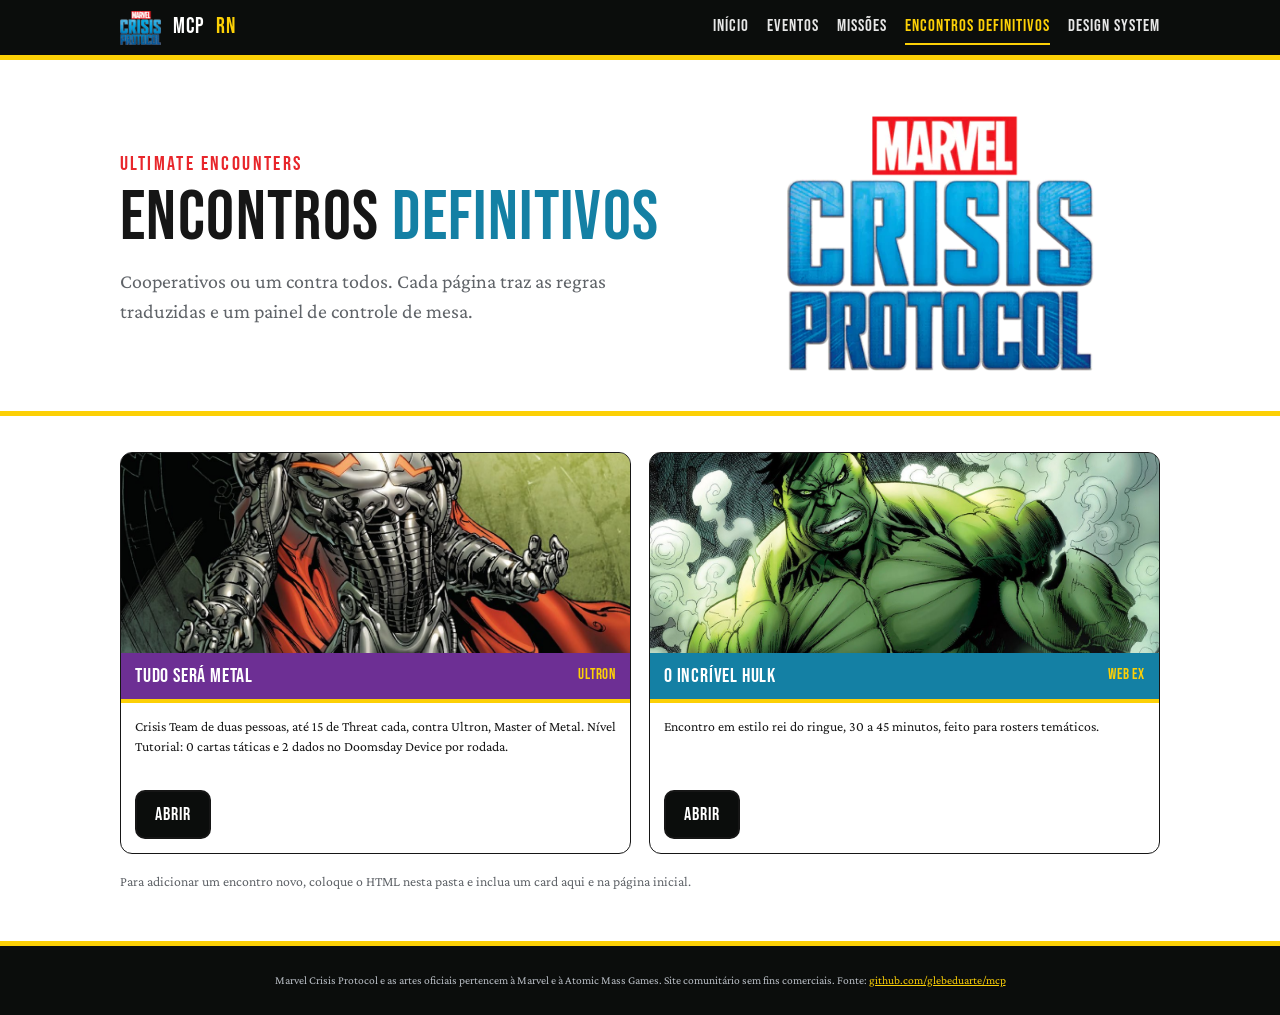
==== encontros/index.html @ 5f0710b5 "Add files via upload" ====
<!DOCTYPE html>
<html lang="pt-BR">
<head>
<meta charset="utf-8">
<meta name="viewport" content="width=device-width, initial-scale=1, viewport-fit=cover">
<title>Encontros Definitivos: Marvel Crisis Protocol</title>
<link rel="stylesheet" href="../assets/css/mcp-ds.css">
</head>
<body class="site">
<header class="topbar"><div class="topbar__in">
<a class="topbar__brand" href="../index.html"><img src="../assets/img/logo-mcp.png" alt="Marvel Crisis Protocol">MCP <span>RN</span></a>
<nav>
<a href="../index.html">Início</a>
<a href="../eventos/bootcamp-2026/index.html">Eventos</a>
<a href="../missoes/index.html">Missões</a>
<a href="../encontros/index.html" aria-current="page">Encontros Definitivos</a>
<a href="../design-system/index.html">Design System</a>
</nav></div></header>

<section class="hero"><div class="hero__in"><div>
<div class="hero__kicker">Ultimate Encounters</div>
<h1>Encontros <em>Definitivos</em></h1>
<p>Cooperativos ou um contra todos. Cada página traz as regras traduzidas e um painel de controle de mesa.</p>
</div><img class="hero__logo" src="../assets/img/logo-mcp.png" alt="Marvel Crisis Protocol" style="justify-self:center"></div></section>
<section class="section"><div class="cards">
<article class="card card--purple"><div class="card__art"><img src="../assets/img/ultron_hero.jpg" alt="Ultron"></div>
<div class="card__head"><span>Tudo Será Metal</span><span class="tag">Ultron</span></div>
<div class="card__body"><p>Crisis Team de duas pessoas, até 15 de Threat cada, contra Ultron, Master of Metal. Nível Tutorial: 0 cartas táticas e 2 dados no Doomsday Device por rodada.</p></div>
<div class="card__foot"><a class="btn btn--dark" href="ultron.html">Abrir</a></div></article>
<article class="card card--teal"><div class="card__art"><img src="../assets/img/hulk_hero.jpg" alt="Hulk"></div>
<div class="card__head"><span>O Incrível Hulk</span><span class="tag">Web Ex</span></div>
<div class="card__body"><p>Encontro em estilo rei do ringue, 30 a 45 minutos, feito para rosters temáticos.</p></div>
<div class="card__foot"><a class="btn btn--dark" href="hulk.html">Abrir</a></div></article>
</div>
<p class="small mute" style="margin-top:18px">Para adicionar um encontro novo, coloque o HTML nesta pasta e inclua um card aqui e na página inicial.</p>
</section>
<footer class="footer">Marvel Crisis Protocol e as artes oficiais pertencem à Marvel e à Atomic Mass Games. Site comunitário sem fins comerciais. Fonte: <a href="https://github.com/glebeduarte/mcp">github.com/glebeduarte/mcp</a></footer>
</body></html>
---- assets/css/mcp-ds.css ----
/* MCP Design System para documentos e site
   Baseado na linguagem visual do material oficial de Marvel Crisis Protocol.
   Uso: <link rel="stylesheet" href="/assets/css/mcp-ds.css">
   Documentos A4: <section class="page"> ... </section>
   Páginas web: .topbar, .hero, .section, .cards, .card, .btn, .footer
*/
@font-face {
  font-family: 'Bebas Neue';
  font-style: normal;
  font-weight: 400;
  font-display: swap;
  src: url(../fonts/bebas-JTUSjIg69CK48gW7PXooxW4.ttf) format('truetype');
}
@font-face {
  font-family: 'Crimson Pro';
  font-style: italic;
  font-weight: 400;
  font-display: swap;
  src: url(../fonts/crimson-q5uSsoa5M_tv7IihmnkabAReu49Y_Bo-HVKMBi6Ue5s7.ttf) format('truetype');
}
@font-face {
  font-family: 'Crimson Pro';
  font-style: italic;
  font-weight: 600;
  font-display: swap;
  src: url(../fonts/crimson-q5uSsoa5M_tv7IihmnkabAReu49Y_Bo-HVKMBi5KfJs7.ttf) format('truetype');
}
@font-face {
  font-family: 'Crimson Pro';
  font-style: normal;
  font-weight: 400;
  font-display: swap;
  src: url(../fonts/crimson-q5uUsoa5M_tv7IihmnkabC5XiXCAlXGks1WZzm18OA.ttf) format('truetype');
}
@font-face {
  font-family: 'Crimson Pro';
  font-style: normal;
  font-weight: 600;
  font-display: swap;
  src: url(../fonts/crimson-q5uUsoa5M_tv7IihmnkabC5XiXCAlXGks1WZEGp8OA.ttf) format('truetype');
}
@font-face {
  font-family: 'Crimson Pro';
  font-style: normal;
  font-weight: 700;
  font-display: swap;
  src: url(../fonts/crimson-q5uUsoa5M_tv7IihmnkabC5XiXCAlXGks1WZKWp8OA.ttf) format('truetype');
}


/* =========================================================
   MCP DOCUMENT DESIGN SYSTEM
   Baseado no material oficial: Core Rules (11/2025), Formats OP (03/2026),
   Ultimate Encounters Hulk e All Will Be Metal.
   Copie deste <style> até o fim para qualquer documento novo.
   ========================================================= */

:root {
  /* Cores medidas nos PDFs oficiais */
  --mcp-black: #0B0D0C;      /* faixas de topo e rodapé com arte */
  --mcp-gold: #FCD006;       /* régua dourada das faixas */
  --mcp-amber: #FFC71E;      /* cabeçalho de tabela */
  --mcp-teal: #1480A4;       /* títulos de seção */
  --mcp-purple: #6D2F94;     /* caixas de exemplo */
  --mcp-red: #E8262B;        /* logo e destaque de alerta */
  --mcp-blue: #215A8F;       /* azul profundo da capa */
  --mcp-sky: #12A8DF;        /* azul claro da capa */
  --mcp-cell: #DCDDDF;       /* células de tabela */
  --mcp-paper: #FFFFFF;      /* fundo de página */
  --mcp-cream: #F7F3E6;      /* corpo das caixas de Stat Card */
  --mcp-ink: #161616;        /* texto */
  --mcp-mute: #5F6368;       /* texto secundário */
  --mcp-line: #B9BDC2;       /* bordas finas */

  /* Tipografia */
  --font-display: "Bebas Neue", "Oswald", "Arial Narrow", Impact, sans-serif;
  --font-body: "Palatino Linotype", Palatino, "Book Antiqua", "Crimson Pro", Georgia, serif;

  /* Escala (base 11pt para impressão, 17px em tela) */
  --t-xs: 0.72rem;
  --t-sm: 0.86rem;
  --t-md: 1rem;
  --t-lg: 1.25rem;
  --t-xl: 1.75rem;
  --t-2xl: 2.5rem;
  --t-3xl: 4rem;

  /* Espaçamento */
  --s-1: 4px; --s-2: 8px; --s-3: 12px; --s-4: 16px; --s-5: 24px; --s-6: 32px; --s-7: 48px;

  /* Página A4 */
  --page-w: 210mm;
  --page-h: 297mm;
  --page-pad: 14mm;
  --band-h: 12mm;

  box-sizing: border-box;
  padding-top: env(safe-area-inset-top, 0px);
  padding-bottom: env(safe-area-inset-bottom, 0px);
}
html { scroll-padding-top: env(safe-area-inset-top, 0px); }
*, *::before, *::after { box-sizing: inherit; }

/* Documentos impressos não invertem no modo escuro: só o entorno muda */
:root { --shell: #E6E3DA; }
@media (prefers-color-scheme: dark) { :root:not([data-theme="light"]) { --shell: #2A2C30; } }
:root[data-theme="dark"] { --shell: #2A2C30; }

body {
  margin: 0;
  background: var(--shell);
  color: var(--mcp-ink);
  font-family: var(--font-body);
  font-size: 17px;
  line-height: 1.5;
}

/* ---------- Página ---------- */
.page {
  position: relative;
  width: var(--page-w);
  min-height: var(--page-h);
  margin: 24px auto;
  background: var(--mcp-paper);
  padding: calc(var(--band-h) + 8mm) var(--page-pad) calc(var(--band-h) + 8mm);
  box-shadow: 0 8px 30px rgba(0,0,0,.25);
  overflow: hidden;
}
.band { position: absolute; left: 0; right: 0; height: var(--band-h); background: var(--mcp-black); }
.band--top { top: 0; border-bottom: 5px solid var(--mcp-gold); }
.band--bottom { bottom: 0; border-top: 5px solid var(--mcp-gold); }
.band::after {
  /* textura de "arte" nas faixas: hachura diagonal sutil, sem imagem externa */
  content: ""; position: absolute; inset: 0;
  background: repeating-linear-gradient(135deg, rgba(255,255,255,.06) 0 6px, transparent 6px 22px);
}
.band--top .tag {
  position: absolute; left: var(--page-pad); top: 0; height: 100%;
  display: flex; align-items: center;
  font-family: var(--font-display); font-size: 1.1rem; letter-spacing: .06em; color: #fff;
}
.band--top .tag b { color: var(--mcp-gold); margin-right: 8px; font-weight: 400; }
.page-num {
  position: absolute; right: var(--page-pad); bottom: calc(var(--band-h) + 3mm);
  font-family: var(--font-display); font-size: 1.4rem; color: var(--mcp-ink);
}

/* ---------- Capa ---------- */
.cover {
  padding: 0;
  background:
    radial-gradient(120% 70% at 30% 20%, #2E7DB8 0%, var(--mcp-blue) 45%, #0F2C4A 100%);
  color: #fff;
  display: flex; flex-direction: column;
}
.cover .band--top, .cover .band--bottom { position: absolute; }
.cover__body { flex: 1; padding: 30mm var(--page-pad) 26mm; display: flex; flex-direction: column; justify-content: space-between; }
.cover__kicker { font-family: var(--font-display); font-size: var(--t-lg); letter-spacing: .12em; color: var(--mcp-gold); }
.cover__title { font-family: var(--font-display); font-size: 5.6rem; line-height: .86; margin: 10px 0 0; color: #fff; text-shadow: 0 6px 0 #0B2A46, 0 10px 24px rgba(0,0,0,.4); }
.cover__title .red { color: var(--mcp-red); }
.cover__sub { font-family: var(--font-display); font-size: var(--t-xl); letter-spacing: .08em; color: var(--mcp-sky); margin-top: 12px; }
.cover__meta { font-size: var(--t-md); color: #D6E6F2; max-width: 34ch; }
.cover__plate { font-family: var(--font-display); font-size: var(--t-3xl); line-height: .9; color: #fff; background: var(--mcp-black); border-left: 10px solid var(--mcp-gold); padding: 14px 22px; align-self: flex-start; }
.cover__plate small { display: block; font-size: var(--t-lg); color: var(--mcp-gold); letter-spacing: .1em; }

/* ---------- Tipografia ---------- */
h1, h2, h3, h4 { font-family: var(--font-display); font-weight: 400; letter-spacing: .02em; margin: 0; }
h1 { font-size: var(--t-2xl); color: var(--mcp-teal); line-height: 1; margin: 0 0 var(--s-3); }
h2 { font-size: var(--t-xl); color: var(--mcp-teal); line-height: 1.05; margin: var(--s-6) 0 var(--s-2); }
h3 { font-size: var(--t-lg); color: var(--mcp-ink); margin: var(--s-5) 0 var(--s-1); }
h4 { font-size: var(--t-md); color: var(--mcp-purple); letter-spacing: .06em; margin: var(--s-4) 0 var(--s-1); }
p { margin: 0 0 var(--s-3); max-width: 72ch; }
.lead { font-size: var(--t-lg); line-height: 1.45; }
.mute { color: var(--mcp-mute); }
.small { font-size: var(--t-sm); }
ol, ul { margin: 0 0 var(--s-3) 1.4em; padding: 0; max-width: 70ch; }
li { margin-bottom: 4px; }
ol.ruled { list-style: none; margin-left: 0; counter-reset: r; }
ol.ruled li { counter-increment: r; display: grid; grid-template-columns: 2.2em 1fr; gap: 8px; }
ol.ruled li::before { content: counter(r) "."; font-weight: 700; }
strong { font-weight: 700; }
em { font-style: italic; }

.columns { column-count: 2; column-gap: 8mm; }
.columns > * { break-inside: avoid; }
.grid-2 { display: grid; grid-template-columns: 1fr 1fr; gap: var(--s-4); }
.grid-3 { display: grid; grid-template-columns: repeat(3, 1fr); gap: var(--s-4); }

/* ---------- Tabela oficial ---------- */
table.mcp { border-collapse: collapse; width: 100%; margin: var(--s-3) 0 var(--s-4); font-size: var(--t-sm); }
table.mcp th {
  background: var(--mcp-amber); color: var(--mcp-ink);
  font-family: var(--font-display); font-weight: 400; font-size: var(--t-md); letter-spacing: .04em;
  border: 1.5px solid var(--mcp-ink); padding: 6px 10px; text-align: center;
}
table.mcp td { background: var(--mcp-cell); border: 1.5px solid var(--mcp-ink); padding: 8px 10px; text-align: center; vertical-align: middle; }
table.mcp td:first-child { text-align: left; }
table.mcp.left td { text-align: left; }
table.mcp.plain td { background: #fff; }

/* ---------- Caixa Stat Card (barra preta + corpo creme) ---------- */
.stat {
  border: 1.5px solid var(--mcp-ink); border-radius: 12px; overflow: hidden;
  background: var(--mcp-cream); margin: var(--s-3) 0 var(--s-4);
  break-inside: avoid;
}
.stat__bar {
  display: flex; align-items: center; gap: 10px;
  background: var(--mcp-black); color: #fff; padding: 5px 10px 5px 6px;
  font-family: var(--font-display); font-size: var(--t-lg); letter-spacing: .04em;
}
.stat__bar .ico { width: 24px; height: 24px; border-radius: 50%; display: inline-grid; place-items: center; font-family: var(--font-display); font-size: .9rem; color: #fff; }
.ico--phys { background: #C0242B; } .ico--energy { background: #1E7ABF; } .ico--mystic { background: #6D2F94; }
.ico--active { background: #2E7D32; } .ico--reactive { background: #E67E22; } .ico--innate { background: #455A64; }
.stat__bar .stats { margin-left: auto; display: flex; gap: 8px; }
.stat__bar .stats span { background: #fff; color: var(--mcp-ink); border-radius: 999px; padding: 0 9px; font-size: var(--t-md); }
.stat__body { padding: 8px 12px; font-size: var(--t-sm); }
.stat__body ul { margin-left: 1.2em; }

/* ---------- Caixa de exemplo (roxa) ---------- */
.example {
  background: var(--mcp-purple); color: #fff; border-radius: 12px;
  padding: 14px 18px; margin: var(--s-3) 0 var(--s-4);
  font-size: var(--t-md); line-height: 1.45; break-inside: avoid;
}
.example b { color: #FFE082; }
.example .label { display: block; font-family: var(--font-display); letter-spacing: .08em; font-size: var(--t-md); color: #E1BEE7; margin-bottom: 4px; }

/* ---------- Nota (cinza com cabeçalho petróleo) ---------- */
.note {
  background: #F1F2F3; border-radius: 12px; overflow: hidden; margin: var(--s-3) 0 var(--s-4); break-inside: avoid;
}
.note__head { background: var(--mcp-teal); color: #fff; font-family: var(--font-display); font-size: var(--t-lg); letter-spacing: .04em; padding: 6px 14px; }
.note__body { padding: 10px 14px; font-size: var(--t-sm); }
.note--alert .note__head { background: var(--mcp-red); }
.note--gold .note__head { background: var(--mcp-amber); color: var(--mcp-ink); }

/* ---------- Badges, pílulas, ícones ---------- */
.threat { display: inline-grid; place-items: center; width: 30px; height: 30px; background: var(--mcp-black); color: var(--mcp-gold); border-radius: 6px; font-family: var(--font-display); font-size: 1.15rem; }
.pill { display: inline-block; font-family: var(--font-display); letter-spacing: .06em; font-size: var(--t-sm); padding: 2px 10px 1px; border-radius: 999px; color: #fff; background: var(--mcp-teal); vertical-align: middle; }
.pill--gold { background: var(--mcp-gold); color: var(--mcp-ink); }
.pill--red { background: var(--mcp-red); }
.pill--purple { background: var(--mcp-purple); }
.pill--black { background: var(--mcp-black); }
.pill--ok { background: #2E7D32; }
.pill--warn { background: #E67E22; }
.icon-legend { display: grid; grid-template-columns: repeat(4, 1fr); gap: 8px 16px; font-size: var(--t-sm); }
.icon-legend div { display: flex; align-items: center; gap: 8px; }
.glyph { width: 26px; height: 26px; border-radius: 50%; border: 2px solid var(--mcp-ink); display: inline-grid; place-items: center; font-family: var(--font-display); font-size: .95rem; background: #fff; }

/* ---------- Squad card ---------- */
.squad { border: 1.5px solid var(--mcp-ink); border-radius: 12px; overflow: hidden; background: #fff; break-inside: avoid; }
.squad__head { display: flex; justify-content: space-between; align-items: center; background: var(--mcp-black); color: #fff; padding: 6px 12px; font-family: var(--font-display); font-size: var(--t-lg); letter-spacing: .04em; border-bottom: 4px solid var(--mcp-gold); }
.squad__head .total { color: var(--mcp-gold); }
.squad__row { display: flex; align-items: center; gap: 10px; padding: 6px 12px; border-bottom: 1px solid var(--mcp-line); font-size: var(--t-sm); }
.squad__row:last-child { border-bottom: 0; }
.squad__row .name { font-weight: 600; }
.squad__foot { padding: 6px 12px; background: var(--mcp-cell); font-size: var(--t-xs); color: var(--mcp-mute); }

/* ---------- Passos e rótulos de diagrama ---------- */
.steps { counter-reset: s; display: grid; gap: 10px; margin: var(--s-3) 0; }
.step { counter-increment: s; display: grid; grid-template-columns: 40px 1fr; gap: 12px; align-items: start; }
.step::before { content: counter(s); display: grid; place-items: center; width: 34px; height: 34px; border-radius: 50%; background: var(--mcp-teal); color: #fff; font-family: var(--font-display); font-size: 1.2rem; }
.step h3 { margin: 4px 0 2px; }
.callout-label { font-family: var(--font-display); color: var(--mcp-red); font-size: var(--t-md); letter-spacing: .04em; }

/* ---------- Separador e figura ---------- */
hr.gold { border: 0; height: 5px; background: var(--mcp-gold); margin: var(--s-5) 0; }
figure { margin: var(--s-3) 0 var(--s-4); }
figcaption { font-size: var(--t-xs); color: var(--mcp-mute); margin-top: 4px; }
.token-figure { background: var(--mcp-cell); border: 1.5px solid var(--mcp-ink); border-radius: 8px; padding: 12px; display: grid; place-items: center; min-height: 80px; font-family: var(--font-display); color: var(--mcp-mute); }

/* ---------- Guia de estilo: partes que só existem nesta página ---------- */
.ds-nav { position: sticky; top: env(safe-area-inset-top, 0px); z-index: 5; background: var(--mcp-black); border-bottom: 5px solid var(--mcp-gold); padding: 10px 16px; display: flex; gap: 14px 22px; flex-wrap: wrap; align-items: center; }
.ds-nav strong { font-family: var(--font-display); color: #fff; font-size: 1.4rem; letter-spacing: .05em; font-weight: 400; }
.ds-nav strong span { color: var(--mcp-gold); }
.ds-nav a { color: #E6E6E6; text-decoration: none; font-family: var(--font-display); font-size: 1.05rem; letter-spacing: .06em; }
.ds-nav a:hover, .ds-nav a:focus-visible { color: var(--mcp-gold); outline: none; }
.swatches { display: grid; grid-template-columns: repeat(4, 1fr); gap: 10px; margin: var(--s-3) 0 var(--s-4); }
.sw { border: 1.5px solid var(--mcp-ink); border-radius: 10px; overflow: hidden; font-size: var(--t-xs); }
.sw i { display: block; height: 54px; }
.sw div { padding: 6px 8px; background: #fff; }
.sw code { font-family: "Consolas", monospace; font-size: .7rem; display: block; }
.typo-row { display: grid; grid-template-columns: 110px 1fr; gap: 12px; align-items: baseline; border-bottom: 1px solid var(--mcp-line); padding: 6px 0; }
.typo-row code { font-family: monospace; font-size: .7rem; color: var(--mcp-mute); }
pre.code { background: #F1F2F3; border: 1.5px solid var(--mcp-line); border-radius: 8px; padding: 10px 12px; font-size: .72rem; line-height: 1.4; overflow-x: auto; margin: var(--s-2) 0 var(--s-4); }
.do-dont { display: grid; grid-template-columns: 1fr 1fr; gap: var(--s-4); }
.do-dont > div { border-radius: 12px; padding: 12px 14px; font-size: var(--t-sm); }
.do { background: #E8F5E9; border: 1.5px solid #2E7D32; }
.dont { background: #FDECEA; border: 1.5px solid var(--mcp-red); }
.do h4 { color: #2E7D32; margin-top: 0; } .dont h4 { color: var(--mcp-red); margin-top: 0; }

/* ---------- Responsivo e impressão ---------- */
@media (max-width: 860px) {
  body { font-size: 16px; }
  .page { width: auto; min-height: 0; margin: 12px; padding: calc(var(--band-h) + 6mm) 5mm calc(var(--band-h) + 6mm); }
  .columns { column-count: 1; }
  .grid-2, .grid-3, .do-dont { grid-template-columns: 1fr; }
  .swatches, .icon-legend { grid-template-columns: repeat(2, 1fr); }
  .cover__title { font-size: 3.6rem; }
  table.mcp { display: block; overflow-x: auto; }
}
@media print {
  @page { size: A4; margin: 0; }
  body { background: #fff; font-size: 11pt; }
  .ds-nav, .ds-only { display: none !important; }
  .page { width: 210mm; height: 297mm; min-height: 0; margin: 0; box-shadow: none; page-break-after: always; }
  .page:last-child { page-break-after: auto; }
}
@media (prefers-reduced-motion: reduce) { * { scroll-behavior: auto !important; } }

/* =========================================================
   COMPONENTES DE SITE (páginas web, não A4)
   ========================================================= */
.site { background: var(--mcp-paper); color: var(--mcp-ink); }
.topbar { background: var(--mcp-black); border-bottom: 5px solid var(--mcp-gold); position: sticky; top: env(safe-area-inset-top, 0px); z-index: 10; }
.topbar__in { max-width: 1080px; margin: 0 auto; padding: 10px 20px; display: flex; align-items: center; gap: 18px; flex-wrap: wrap; }
.topbar__brand { display: flex; align-items: center; gap: 12px; text-decoration: none; color: #fff; font-family: var(--font-display); font-size: 1.35rem; letter-spacing: .05em; }
.topbar__brand img { height: 34px; width: auto; }
.topbar__brand span { color: var(--mcp-gold); }
.topbar nav { display: flex; gap: 6px 18px; flex-wrap: wrap; margin-left: auto; }
.topbar nav a { color: #E6E6E6; text-decoration: none; font-family: var(--font-display); font-size: 1.05rem; letter-spacing: .06em; padding: 4px 0; border-bottom: 2px solid transparent; }
.topbar nav a:hover, .topbar nav a:focus-visible, .topbar nav a[aria-current="page"] { color: var(--mcp-gold); border-bottom-color: var(--mcp-gold); outline: none; }
.hero { background: #fff; border-bottom: 5px solid var(--mcp-gold); }
.hero__in { max-width: 1080px; margin: 0 auto; padding: 56px 20px 40px; display: grid; grid-template-columns: 1.3fr 1fr; gap: 32px; align-items: center; }
.hero__logo { width: min(320px, 70%); height: auto; }
.hero__kicker { font-family: var(--font-display); letter-spacing: .12em; color: var(--mcp-red); font-size: var(--t-lg); }
.hero h1 { font-size: clamp(2.6rem, 6vw, 4.4rem); color: var(--mcp-ink); line-height: .95; margin: 6px 0 14px; }
.hero h1 em { font-style: normal; color: var(--mcp-teal); }
.hero p { font-size: var(--t-lg); color: var(--mcp-mute); max-width: 52ch; }
.hero__actions { display: flex; gap: 12px; flex-wrap: wrap; margin-top: 18px; }
.btn { display: inline-flex; align-items: center; gap: 8px; text-decoration: none; font-family: var(--font-display); letter-spacing: .06em; font-size: 1.1rem; padding: 10px 18px 9px; border-radius: 10px; border: 2px solid var(--mcp-ink); background: var(--mcp-gold); color: var(--mcp-ink); }
.btn--dark { background: var(--mcp-black); color: #fff; }
.btn--ghost { background: #fff; }
.btn:hover, .btn:focus-visible { filter: brightness(1.06); outline: none; }
.section { max-width: 1080px; margin: 0 auto; padding: 36px 20px; }
.section > h2:first-child { margin-top: 0; }
.section--alt { background: var(--mcp-cream); }
.section--alt > .section { padding: 36px 20px; }
.cards { display: grid; grid-template-columns: repeat(auto-fit, minmax(280px, 1fr)); gap: 18px; }
.card { border: 1.5px solid var(--mcp-ink); border-radius: 12px; overflow: hidden; background: #fff; display: flex; flex-direction: column; }
.card__art { height: 200px; overflow: hidden; background: var(--mcp-black); }
.card__art img { width: 100%; height: 100%; object-fit: cover; object-position: center 25%; }
.card__head { background: var(--mcp-black); color: #fff; padding: 8px 14px; font-family: var(--font-display); font-size: var(--t-lg); letter-spacing: .04em; border-bottom: 4px solid var(--mcp-gold); display: flex; justify-content: space-between; align-items: center; gap: 10px; }
.card__head .tag { color: var(--mcp-gold); font-size: .95rem; }
.card__body { padding: 14px; flex: 1; font-size: var(--t-sm); }
.card__body p { margin-bottom: 8px; }
.card__meta { display: flex; gap: 8px; flex-wrap: wrap; margin-bottom: 10px; }
.card__foot { padding: 10px 14px 14px; display: flex; gap: 10px; flex-wrap: wrap; }
.card--teal .card__head { background: var(--mcp-teal); }
.card--purple .card__head { background: var(--mcp-purple); }
.card--red .card__head { background: var(--mcp-red); }
.kpis { display: grid; grid-template-columns: repeat(4, 1fr); gap: 10px; margin: 0 0 var(--s-4); }
.kpi { background: var(--mcp-black); color: #fff; border-bottom: 5px solid var(--mcp-gold); border-radius: 10px; padding: 8px 10px; text-align: center; }
.kpi b { display: block; font-family: var(--font-display); font-size: 2.4rem; line-height: 1; color: var(--mcp-gold); font-weight: 400; }
.kpi span { font-family: var(--font-display); font-size: .95rem; letter-spacing: .05em; }
.sched { display: grid; gap: 6px; margin: var(--s-2) 0 var(--s-4); }
.slot { display: grid; grid-template-columns: 52px 60px 1fr; gap: 10px; align-items: center; font-size: var(--t-sm); border-bottom: 1px solid var(--mcp-line); padding: 6px 0; }
.slot b { font-family: var(--font-display); font-size: 1.15rem; font-weight: 400; }
.slot i { font-style: normal; color: var(--mcp-mute); }
.versus { display: grid; grid-template-columns: 1fr 44px 1fr; gap: 10px; align-items: center; margin: var(--s-2) 0 var(--s-4); }
.vs { font-family: var(--font-display); font-size: 1.6rem; text-align: center; color: var(--mcp-red); }
.checklist { list-style: none; margin-left: 0; }
.checklist li { display: grid; grid-template-columns: 18px 1fr; gap: 10px; align-items: start; margin-bottom: 8px; }
.checklist li::before { content: ""; width: 14px; height: 14px; border: 1.5px solid var(--mcp-ink); border-radius: 3px; margin-top: 4px; }
.footer { background: var(--mcp-black); color: #B8BDC4; border-top: 5px solid var(--mcp-gold); padding: 26px 20px; font-size: var(--t-xs); text-align: center; }
.footer a { color: var(--mcp-gold); }
.doc-actions { display: flex; gap: 10px; flex-wrap: wrap; justify-content: center; padding: 16px; background: var(--mcp-black); border-bottom: 5px solid var(--mcp-gold); }
@media (max-width: 860px) {
  .hero__in { grid-template-columns: 1fr; padding: 36px 20px 28px; }
  .kpis { grid-template-columns: repeat(2, 1fr); }
  .slot { grid-template-columns: 48px 52px 1fr; }
  .versus { grid-template-columns: 1fr; } .vs { padding: 4px 0; }
}
@media print {
  .topbar, .doc-actions, .footer, .hero__actions { display: none !important; }
  .grid-2, .do-dont { grid-template-columns: 1fr 1fr !important; }
  .grid-3 { grid-template-columns: repeat(3, 1fr) !important; }
  .kpis { grid-template-columns: repeat(4, 1fr) !important; }
  .versus { grid-template-columns: 1fr 44px 1fr !important; }
  .columns { column-count: 2 !important; }
  table.mcp { display: table !important; }
  .page { width: 210mm !important; margin: 0 !important; padding-left: var(--page-pad) !important; padding-right: var(--page-pad) !important; }
}
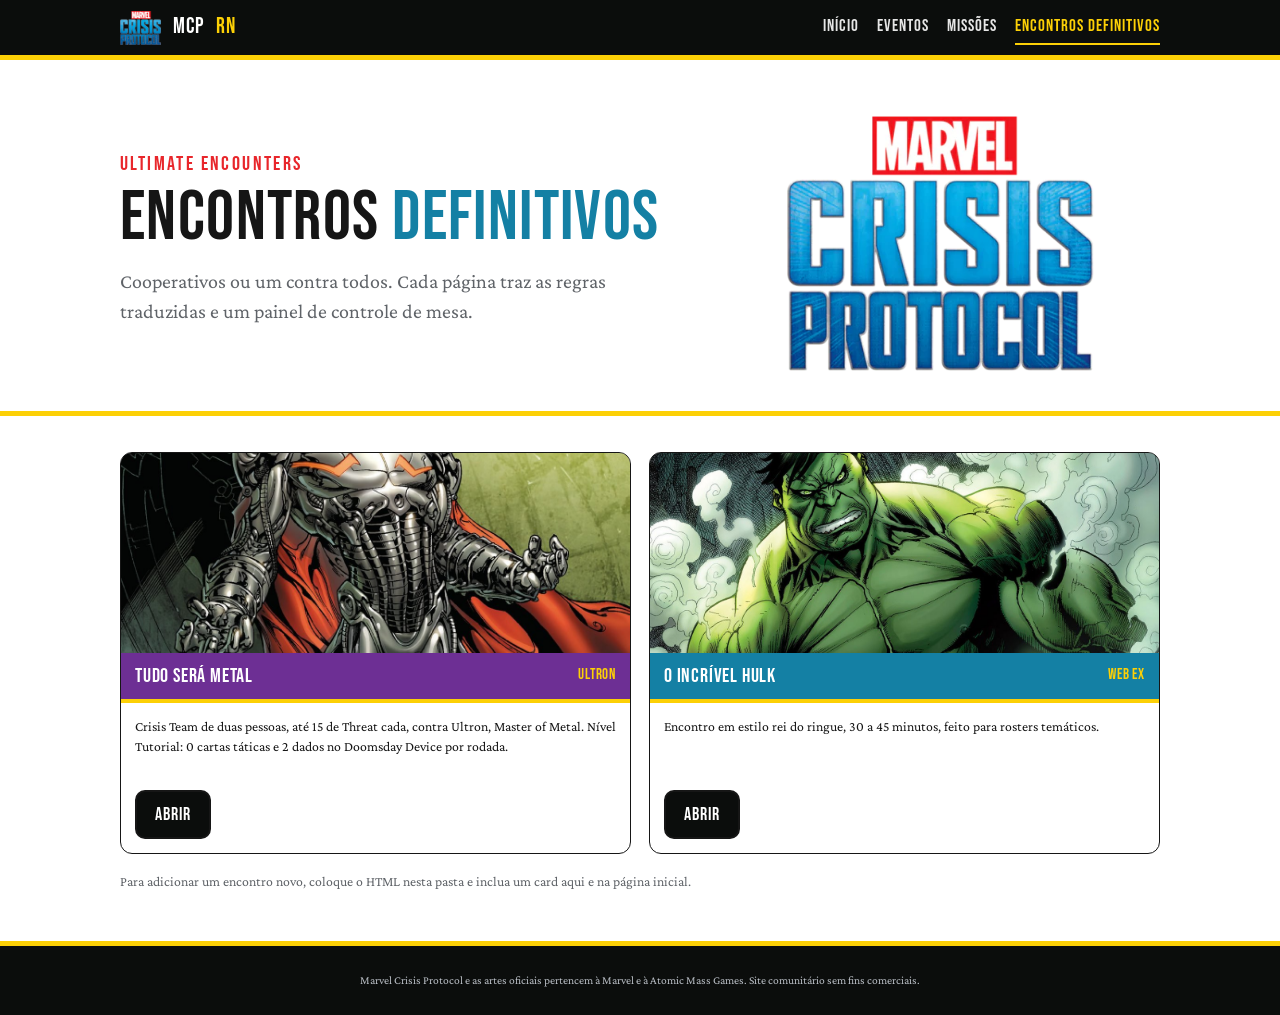
==== commit 760179af: "Add files via upload" ====
--- a/encontros/index.html
+++ b/encontros/index.html
@@ -11,10 +11,9 @@
 <a class="topbar__brand" href="../index.html"><img src="../assets/img/logo-mcp.png" alt="Marvel Crisis Protocol">MCP <span>RN</span></a>
 <nav>
 <a href="../index.html">Início</a>
-<a href="../eventos/bootcamp-2026/index.html">Eventos</a>
+<a href="../eventos/evento-iniciantes/index.html">Eventos</a>
 <a href="../missoes/index.html">Missões</a>
 <a href="../encontros/index.html" aria-current="page">Encontros Definitivos</a>
-<a href="../design-system/index.html">Design System</a>
 </nav></div></header>
 
 <section class="hero"><div class="hero__in"><div>
@@ -34,5 +33,5 @@
 </div>
 <p class="small mute" style="margin-top:18px">Para adicionar um encontro novo, coloque o HTML nesta pasta e inclua um card aqui e na página inicial.</p>
 </section>
-<footer class="footer">Marvel Crisis Protocol e as artes oficiais pertencem à Marvel e à Atomic Mass Games. Site comunitário sem fins comerciais. Fonte: <a href="https://github.com/glebeduarte/mcp">github.com/glebeduarte/mcp</a></footer>
+<footer class="footer">Marvel Crisis Protocol e as artes oficiais pertencem à Marvel e à Atomic Mass Games. Site comunitário sem fins comerciais.</footer>
 </body></html>
